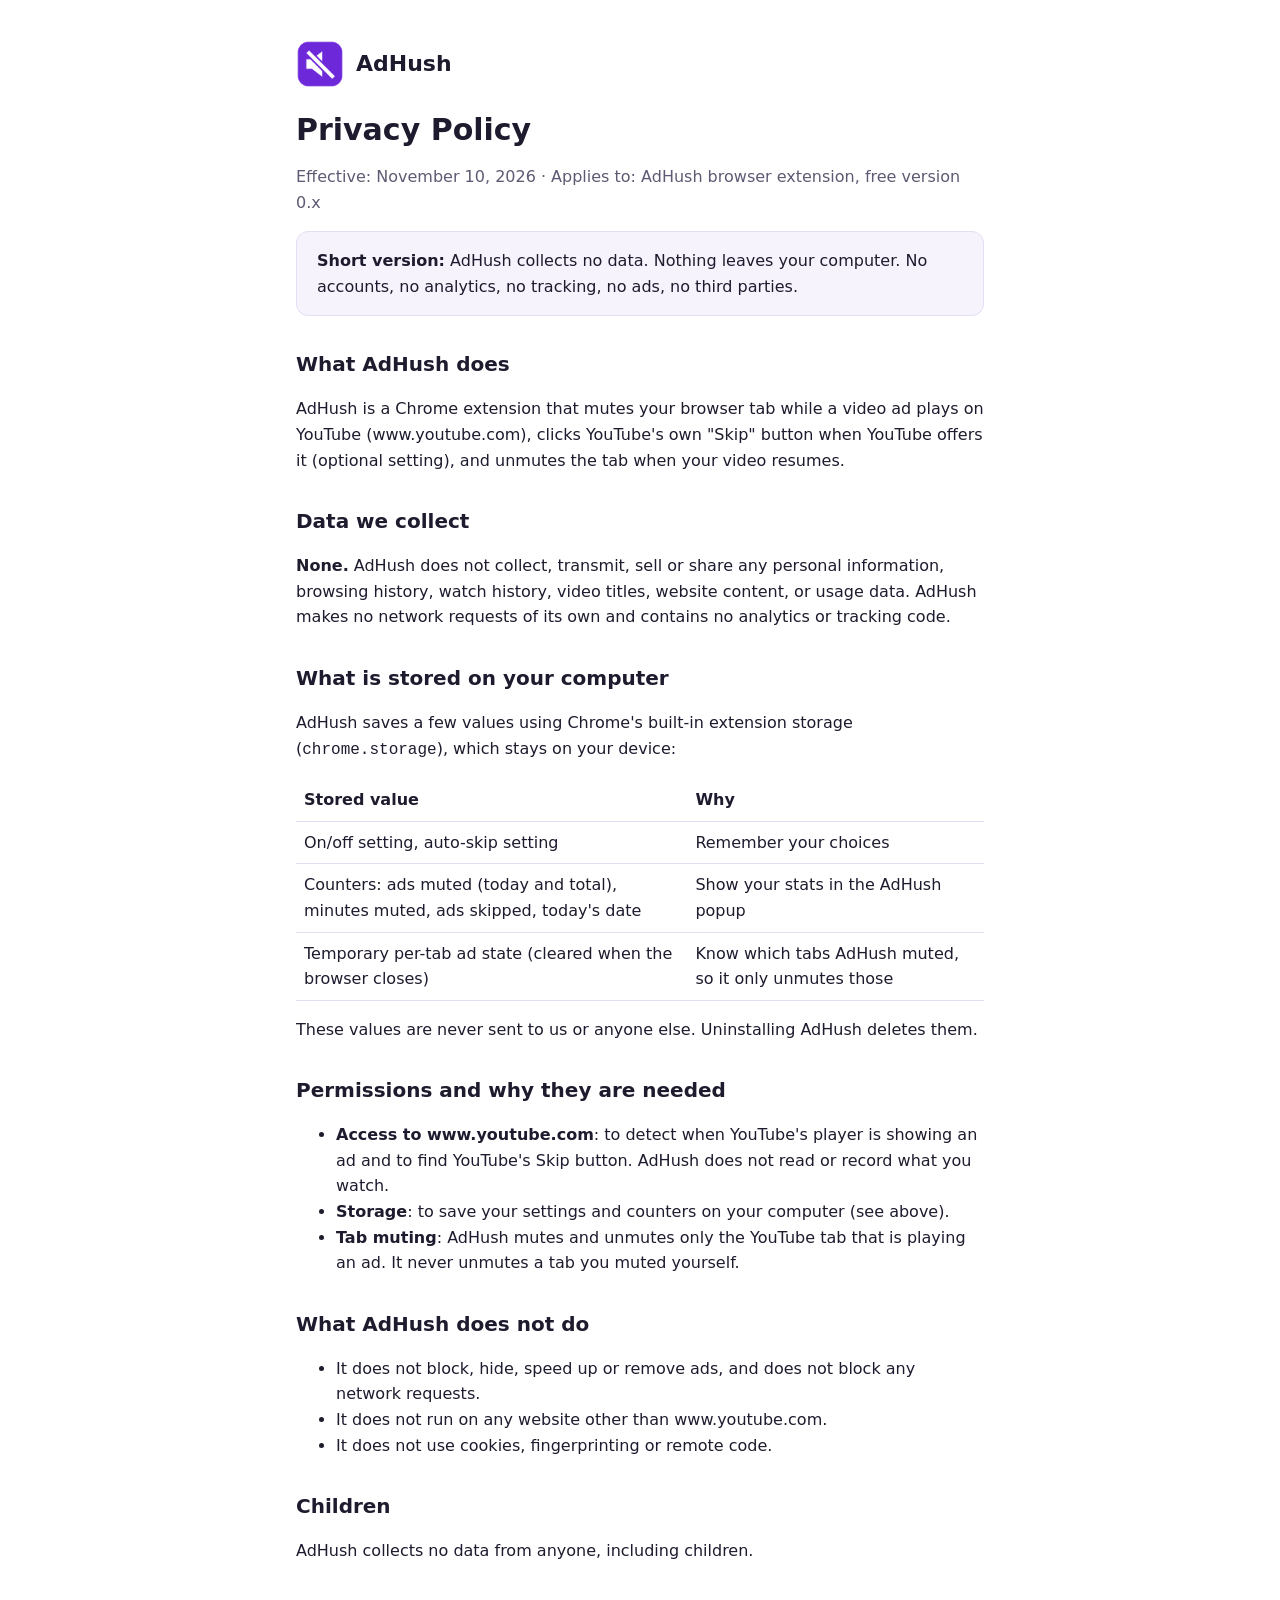
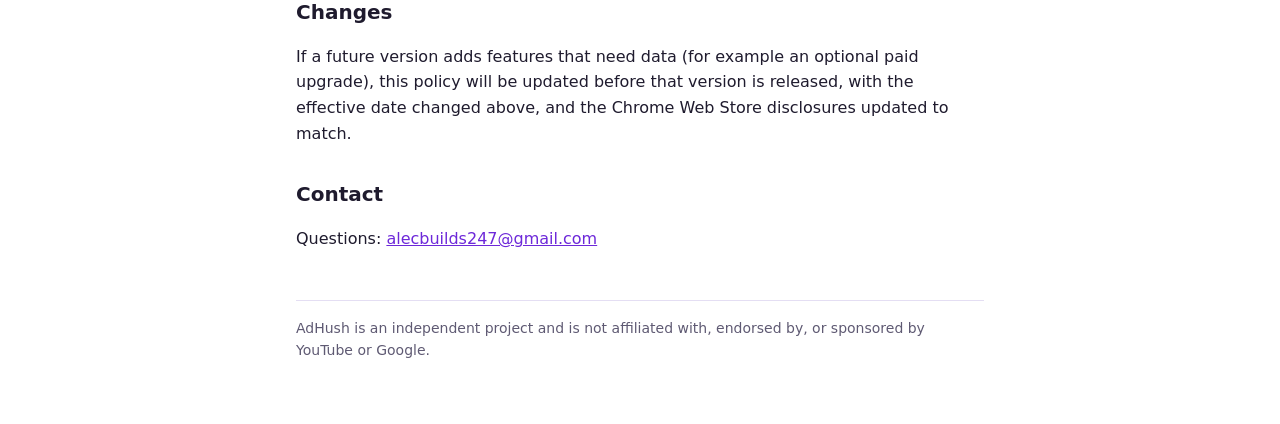
==== privacy.html @ 9d6e855f "Add files via upload" ====
<!doctype html>
<html lang="en">
<head>
  <meta charset="utf-8">
  <meta name="viewport" content="width=device-width, initial-scale=1">
  <title>AdHush Privacy Policy</title>
  <meta name="description" content="AdHush does not collect, store remotely, sell or share any data.">
  <link rel="stylesheet" href="style.css">
  <link rel="icon" href="icon.png">
</head>
<body>
<main>
  <header><img src="icon.png" alt=""><a href="./">AdHush</a></header>

  <h1>Privacy Policy</h1>
  <p class="muted">Effective: November 10, 2026 · Applies to: AdHush browser extension, free version 0.x</p>

  <div class="card">
    <strong>Short version:</strong> AdHush collects no data. Nothing leaves your computer.
    No accounts, no analytics, no tracking, no ads, no third parties.
  </div>

  <h2>What AdHush does</h2>
  <p>AdHush is a Chrome extension that mutes your browser tab while a video ad plays on
  YouTube (www.youtube.com), clicks YouTube's own "Skip" button when YouTube offers it
  (optional setting), and unmutes the tab when your video resumes.</p>

  <h2>Data we collect</h2>
  <p><strong>None.</strong> AdHush does not collect, transmit, sell or share any personal
  information, browsing history, watch history, video titles, website content, or usage
  data. AdHush makes no network requests of its own and contains no analytics or
  tracking code.</p>

  <h2>What is stored on your computer</h2>
  <p>AdHush saves a few values using Chrome's built-in extension storage
  (<code>chrome.storage</code>), which stays on your device:</p>
  <table>
    <tr><th>Stored value</th><th>Why</th></tr>
    <tr><td>On/off setting, auto-skip setting</td><td>Remember your choices</td></tr>
    <tr><td>Counters: ads muted (today and total), minutes muted, ads skipped, today's date</td><td>Show your stats in the AdHush popup</td></tr>
    <tr><td>Temporary per-tab ad state (cleared when the browser closes)</td><td>Know which tabs AdHush muted, so it only unmutes those</td></tr>
  </table>
  <p>These values are never sent to us or anyone else. Uninstalling AdHush deletes them.</p>

  <h2>Permissions and why they are needed</h2>
  <ul>
    <li><strong>Access to www.youtube.com</strong>: to detect when YouTube's player is showing an ad and to find YouTube's Skip button. AdHush does not read or record what you watch.</li>
    <li><strong>Storage</strong>: to save your settings and counters on your computer (see above).</li>
    <li><strong>Tab muting</strong>: AdHush mutes and unmutes only the YouTube tab that is playing an ad. It never unmutes a tab you muted yourself.</li>
  </ul>

  <h2>What AdHush does not do</h2>
  <ul>
    <li>It does not block, hide, speed up or remove ads, and does not block any network requests.</li>
    <li>It does not run on any website other than www.youtube.com.</li>
    <li>It does not use cookies, fingerprinting or remote code.</li>
  </ul>

  <h2>Children</h2>
  <p>AdHush collects no data from anyone, including children.</p>

  <h2>Changes</h2>
  <p>If a future version adds features that need data (for example an optional paid
  upgrade), this policy will be updated before that version is released, with the
  effective date changed above, and the Chrome Web Store disclosures updated to match.</p>

  <h2>Contact</h2>
  <p>Questions: <a href="mailto:alecbuilds247@gmail.com">alecbuilds247@gmail.com</a></p>

  <footer>AdHush is an independent project and is not affiliated with, endorsed by, or sponsored by YouTube or Google.</footer>
</main>
</body>
</html>
---- style.css ----
:root { --bg:#ffffff; --fg:#1f1b2e; --muted:#5f5a73; --accent:#6d28d9; --line:#e4def3; --card:#f6f3fc; }
@media (prefers-color-scheme: dark) {
  :root { --bg:#17151f; --fg:#f1eefb; --muted:#a9a3bd; --accent:#a78bfa; --line:#322d44; --card:#221f2e; }
}
* { box-sizing: border-box; }
body { margin:0; background:var(--bg); color:var(--fg); font:16px/1.6 system-ui,-apple-system,"Segoe UI",sans-serif; }
main { max-width: 720px; margin: 0 auto; padding: 40px 16px 64px; }
header { display:flex; align-items:center; gap:12px; margin-bottom:24px; }
header img { width:48px; height:48px; }
header a { color:inherit; text-decoration:none; font-weight:700; font-size:22px; }
h1 { font-size: 30px; line-height:1.2; margin: 0 0 8px; }
h2 { font-size: 20px; margin: 32px 0 8px; }
p, li { color: var(--fg); }
.muted { color: var(--muted); }
a { color: var(--accent); }
.card { background: var(--card); border:1px solid var(--line); border-radius:12px; padding:16px 20px; }
table { border-collapse: collapse; width: 100%; }
td, th { text-align:left; padding: 8px; border-bottom:1px solid var(--line); vertical-align: top; }
footer { margin-top:48px; padding-top:16px; border-top:1px solid var(--line); color:var(--muted); font-size:14px; }
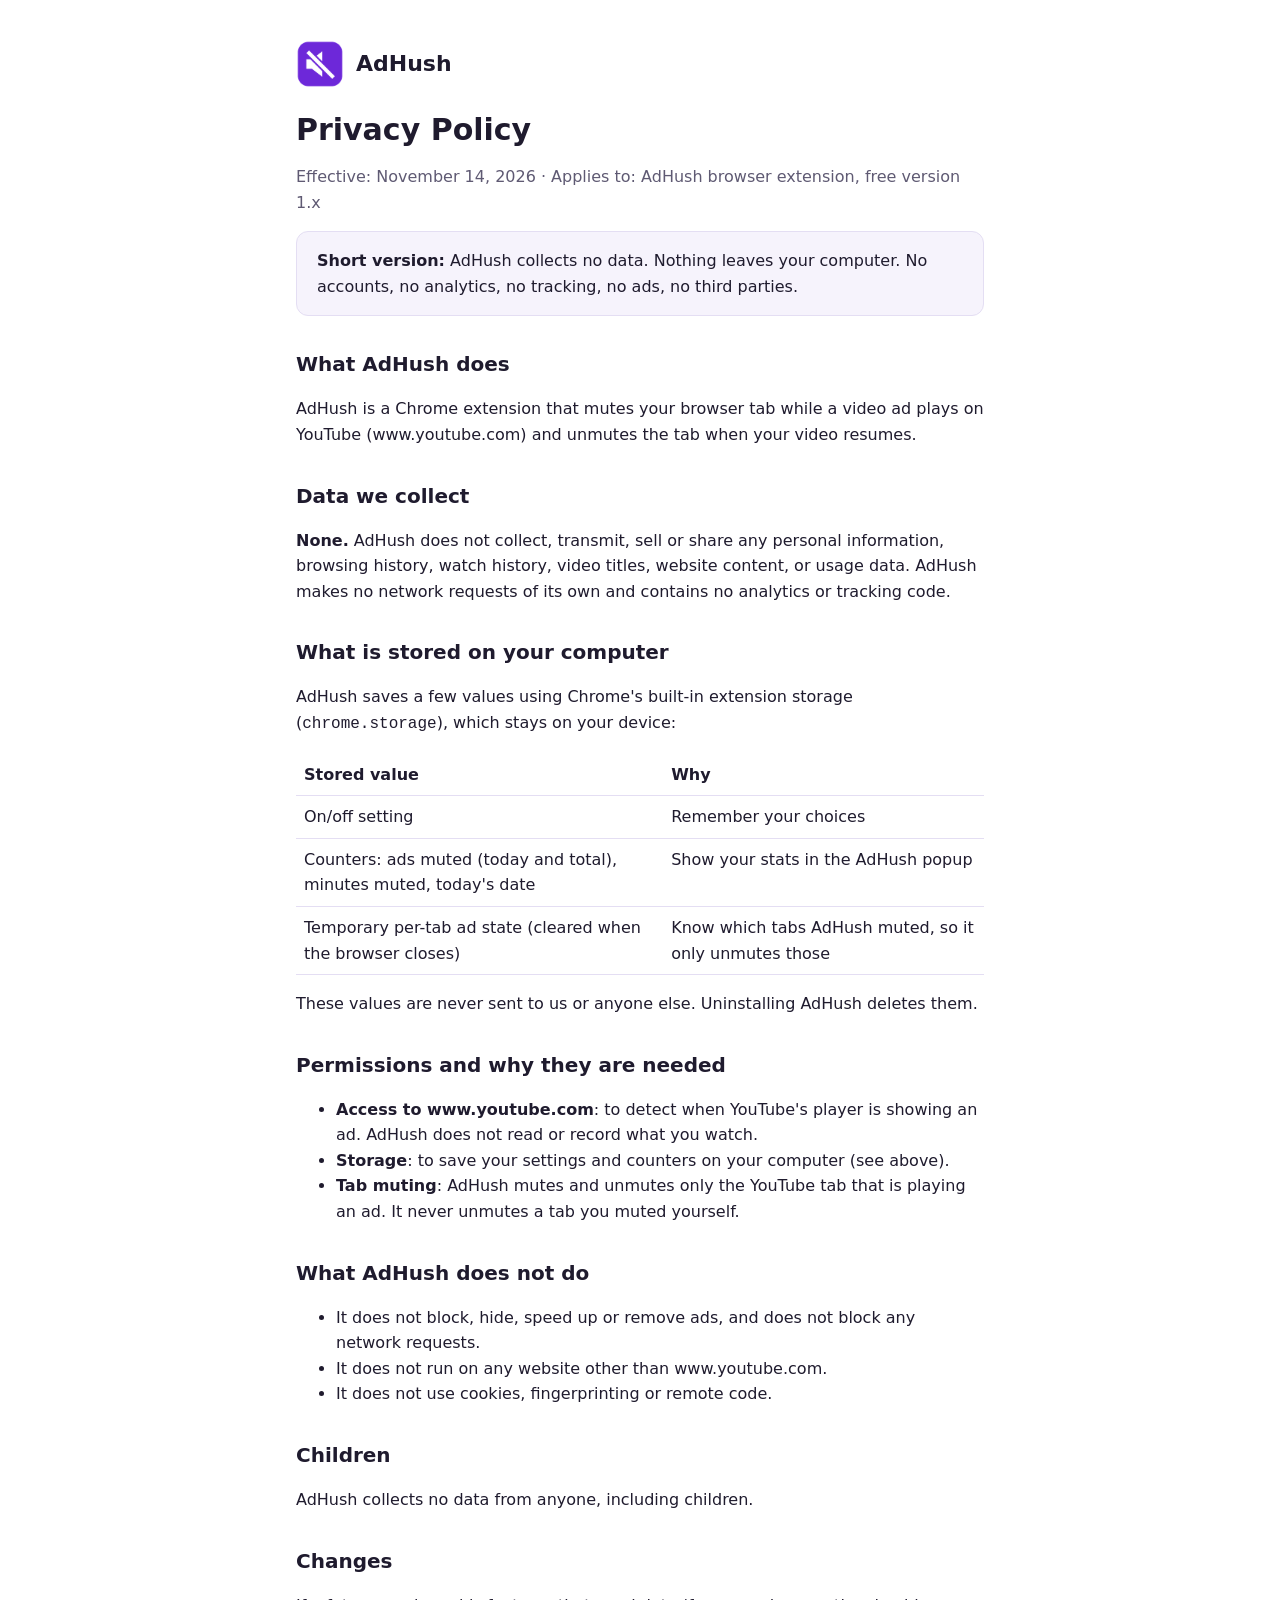
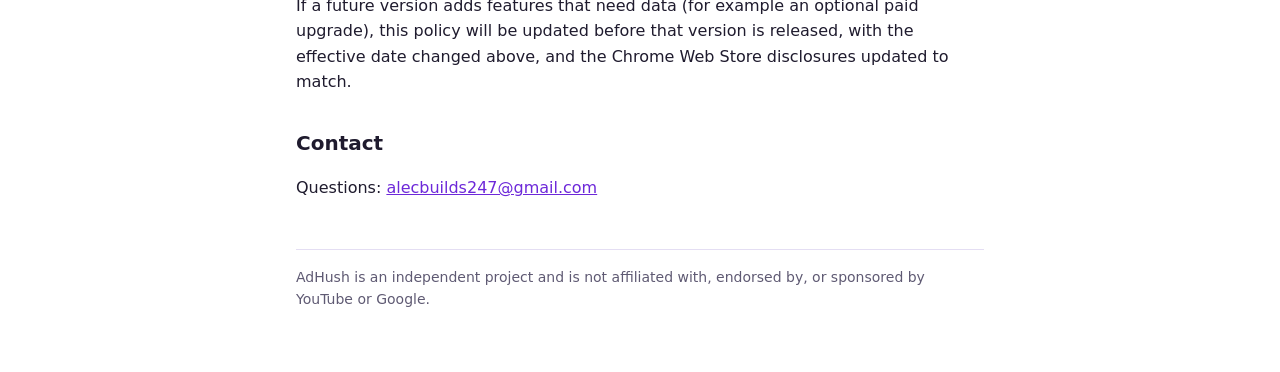
==== commit 4932a37b: "Add files via upload" ====
--- a/privacy.html
+++ b/privacy.html
@@ -13,7 +13,7 @@
   <header><img src="icon.png" alt=""><a href="./">AdHush</a></header>
 
   <h1>Privacy Policy</h1>
-  <p class="muted">Effective: November 10, 2026 · Applies to: AdHush browser extension, free version 0.x</p>
+  <p class="muted">Effective: November 14, 2026 · Applies to: AdHush browser extension, free version 1.x</p>
 
   <div class="card">
     <strong>Short version:</strong> AdHush collects no data. Nothing leaves your computer.
@@ -22,8 +22,7 @@
 
   <h2>What AdHush does</h2>
   <p>AdHush is a Chrome extension that mutes your browser tab while a video ad plays on
-  YouTube (www.youtube.com), clicks YouTube's own "Skip" button when YouTube offers it
-  (optional setting), and unmutes the tab when your video resumes.</p>
+  YouTube (www.youtube.com) and unmutes the tab when your video resumes.</p>
 
   <h2>Data we collect</h2>
   <p><strong>None.</strong> AdHush does not collect, transmit, sell or share any personal
@@ -36,15 +35,15 @@
   (<code>chrome.storage</code>), which stays on your device:</p>
   <table>
     <tr><th>Stored value</th><th>Why</th></tr>
-    <tr><td>On/off setting, auto-skip setting</td><td>Remember your choices</td></tr>
-    <tr><td>Counters: ads muted (today and total), minutes muted, ads skipped, today's date</td><td>Show your stats in the AdHush popup</td></tr>
+    <tr><td>On/off setting</td><td>Remember your choices</td></tr>
+    <tr><td>Counters: ads muted (today and total), minutes muted, today's date</td><td>Show your stats in the AdHush popup</td></tr>
     <tr><td>Temporary per-tab ad state (cleared when the browser closes)</td><td>Know which tabs AdHush muted, so it only unmutes those</td></tr>
   </table>
   <p>These values are never sent to us or anyone else. Uninstalling AdHush deletes them.</p>
 
   <h2>Permissions and why they are needed</h2>
   <ul>
-    <li><strong>Access to www.youtube.com</strong>: to detect when YouTube's player is showing an ad and to find YouTube's Skip button. AdHush does not read or record what you watch.</li>
+    <li><strong>Access to www.youtube.com</strong>: to detect when YouTube's player is showing an ad. AdHush does not read or record what you watch.</li>
     <li><strong>Storage</strong>: to save your settings and counters on your computer (see above).</li>
     <li><strong>Tab muting</strong>: AdHush mutes and unmutes only the YouTube tab that is playing an ad. It never unmutes a tab you muted yourself.</li>
   </ul>
